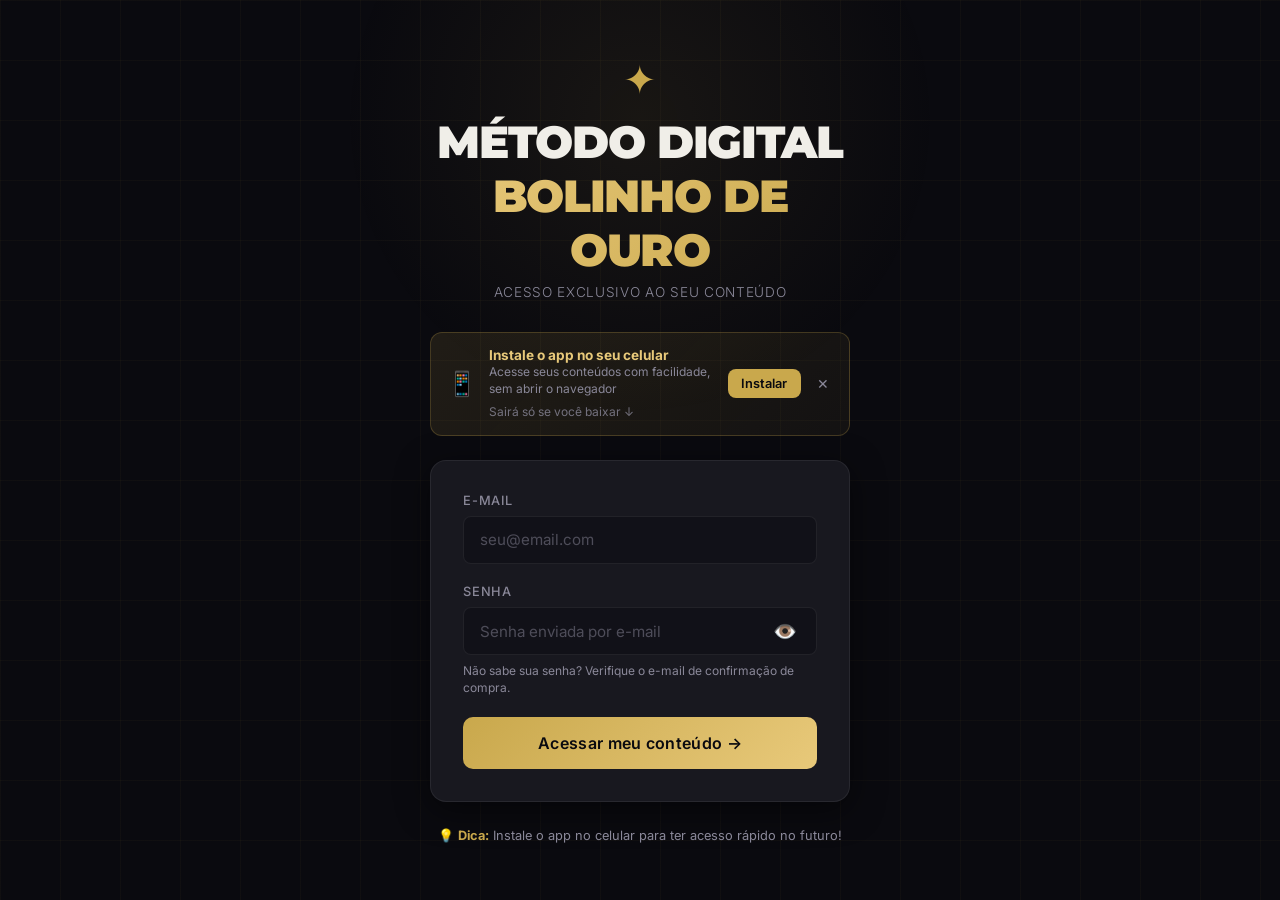
==== public/dashboard.html @ b9e77911 "Organizando estrutura raiz para Deploy (Pasta Public)" ====
<!DOCTYPE html>
<html lang="pt-BR">

<head>
  <meta charset="UTF-8" />
  <meta name="viewport" content="width=device-width, initial-scale=1.0, viewport-fit=cover, user-scalable=no" />
  <meta name="apple-mobile-web-app-capable" content="yes" />
  <meta name="apple-mobile-web-app-status-bar-style" content="black-translucent" />
  <meta name="theme-color" content="#0a0a0f" />
  <link rel="icon" type="image/x-icon"
    href="data:image/svg+xml,<svg xmlns='http://www.w3.org/2000/svg' viewBox='0 0 100 100'><text y='.9em' font-size='90' fill='%23c9a84c'>✦</text></svg>" />
  <title>Minha Biblioteca — Seu Conteúdo</title>
  <link rel="manifest" href="manifest.json" />
  <link rel="preconnect" href="https://fonts.googleapis.com" />
  <link
    href="https://fonts.googleapis.com/css2?family=Montserrat:wght@600;700;800;900&family=Inter:wght@300;400;500;600&display=swap"
    rel="stylesheet" />
  <link rel="stylesheet" href="style.css" />
</head>

<body class="dashboard-page">

  <!-- Header -->
  <header class="header">
    <div class="header-inner">
      <div class="brand-mini">
        <span class="brand-icon-sm">✦</span>
        <span>Minha Biblioteca</span>
      </div>
      <div class="header-actions">
        <button class="btn-pwa-mini" id="installBtnDash" style="display:none">📲 Instalar App</button>
        <button class="btn-logout" id="logoutBtn">Sair</button>
      </div>
    </div>
  </header>

  <!-- Hero Welcome -->
  <section class="hero-welcome">
    <h2 class="hero-title">Bem-vindo ao seu conteúdo 🎉</h2>
    <p class="hero-sub">Acesse seus materiais exclusivos abaixo. Clique em qualquer capa para abrir.</p>
  </section>

  <!-- Main Content -->
  <main class="library">

    <!-- Section: Conteúdo Principal -->
    <section class="section">
      <h3 class="section-title">
        <span class="section-badge unlocked">Desbloqueado</span>
        Seu Conteúdo Principal
      </h3>
      <div class="grid" id="mainGrid">

        <!-- Item 1 -->
        <div class="card unlocked" data-pdf="pdf/ebook-principal.pdf" data-title="E-book Principal">
          <div class="card-cover"
            style="background-image: url('imagens/capa1.png'); background-size: cover; background-position: center;">
            ```
            <div class="card-cover-icon"></div>
            <div class="card-cover-label">Receita Completa</div>
          </div>
          <div class="card-info">
            <h4>Bolinho de Ouro</h4>
            <p>Guia completo passo a passo</p>
            <span class="card-tag free">Incluso</span>
          </div>
        </div>

        <!-- Item 2 -->
        <div class="card unlocked" data-pdf="pdf/ebook-2.pdf" data-title="Livro de Receitas"
          data-checkout="https://go.perfectpay.com.br/PPU38CQ85M8" data-unlock-key="basico">
          <div class="card-cover"
            style="background-image: url('imagens/capa2.png'); background-size: cover; background-position: center;">
            <div class="card-cover-icon"></div>
            <div class="card-cover-label">Método Digital</div>
          </div>
          <div class="card-info">
            <h4>Venda Sem Sair de Casa</h4>
            <p>fature + de $5.000/mês</p>
            <span class="card-tag free">Incluso</span>
          </div>
        </div>

        <!-- Item 3 -->
        <div class="card unlocked" data-pdf="pdf/ebook-bonus.pdf" data-title="Checklist"
          data-checkout="https://go.perfectpay.com.br/PPU38CQ85M8" data-unlock-key="basico">
          <div class="card-cover"
            style="background-image: url('imagens/capa3.jpg'); background-size: cover; background-position: center;">
            <div class="card-cover-icon"></div>
            <div class="card-cover-label">Campeãs de Venda</div>
          </div>
          <div class="card-info">
            <h4>BÔNUS EXCLUSIVO</h4>
            <p>7 Receitas Campeãs Para Aumentar Seu Lucro</p>
            <span class="card-tag free">Incluso</span>
          </div>
        </div>

      </div>
    </section>

    <!-- Section: Ofertas Especiais -->
    <section class="section">
      <h3 class="section-title">
        <span class="section-badge locked">Oferta Especial</span>
        Conteúdo Premium — Desbloqueie Agora
      </h3>
      <div class="grid" id="upsellGrid">

        <!-- Upsell 1 -->
        <div class="card locked" data-pdf="pdf/ebook-molhos.pdf"
          data-checkout="https://go.perfectpay.com.br/PPU38CQ85TG" data-title="Pack Avançado" data-unlock-key="premium">
          <div class="card-cover locked-cover"
            style="background-image: url('imagens/capa4.png'); background-size: cover; background-position: center;">
            <div class="lock-overlay">
              <div class="lock-icon">🔒</div>
              <div class="lock-label">Clique para desbloquear</div>
            </div>
            <div class="card-cover-icon muted">⚡</div>
            <div class="card-cover-label muted">Premium</div>
          </div>
          <div class="card-info">
            <h4>Molhos Premium Gourmet</h4>
            <p>Conteúdo extra de alto nível</p>
            <span class="card-tag premium">Comprar agora</span>
          </div>
        </div>

        <!-- Upsell 2 -->
        <div class="card locked" data-pdf="pdf/5ebook-manualescala.pdf"
          data-checkout="https://go.perfectpay.com.br/PPU38CQ8AS0" data-title="Manual da Escala"
          data-unlock-key="escala">
          <div class="card-cover locked-cover"
            style="background-image: url('imagens/capa5.png'); background-size: cover; background-position: center;">
            <div class="lock-overlay">
              <div class="lock-icon">🔒</div>
              <div class="lock-label">Clique para desbloquear</div>
            </div>
            <div class="card-cover-icon muted">🎓</div>
            <div class="card-cover-label muted">Manual</div>
          </div>
          <div class="card-info">
            <h4>Manual da Escala</h4>
            <p>Aprenda a escalar seu negócio</p>
            <span class="card-tag premium">Comprar agora</span>
          </div>
        </div>

        <!-- Upsell 3 -->
        <div class="card locked" style="pointer-events: none; opacity: 0.7;" data-title="Em Breve">
          <div class="card-cover locked-cover" style="background: linear-gradient(135deg, #1a1a1a 0%, #2d2d2d 100%)">
            <div class="lock-overlay">
              <div class="lock-icon">⏳</div>
              <div class="lock-label">Em Breve</div>
            </div>
            <div class="card-cover-icon muted">👑</div>
            <div class="card-cover-label muted">VIP</div>
          </div>
          <div class="card-info">
            <h4>Bônus VIP</h4>
            <p>Novidades chegando aqui</p>
            <span class="card-tag"
              style="background: rgba(255,255,255,0.1); color: #ccc; border: 1px solid rgba(255,255,255,0.2);">Aguarde</span>
          </div>
        </div>

      </div>
    </section>

  </main>

  <!-- PDF Modal -->
  <div class="modal-overlay" id="pdfModal">
    <div class="modal">
      <div class="modal-header">
        <h3 id="modalTitle">Título do PDF</h3>
        <button class="modal-close" id="modalClose">✕</button>
      </div>
      <div class="modal-body">
        <embed id="pdfEmbed" src="" type="application/pdf" width="100%" height="100%" />
      </div>
      <div class="modal-footer">
        <a id="pdfOpenNew" href="#" target="_blank" class="btn-open-new">Abrir em nova aba ↗</a>
      </div>
    </div>
  </div>

  <script src="app.js"></script>
</body>

</html>
---- public/style.css ----
/* ===================================
   MINHA BIBLIOTECA DIGITAL — STYLES
   Dark Luxury / Editorial Aesthetic
=================================== */

:root {
  --bg: #0a0a0f;
  --bg2: #111118;
  --bg3: #18181f;
  --border: rgba(255,255,255,0.07);
  --gold: #c9a84c;
  --gold-light: #e8c97a;
  --text: #f0eee8;
  --text-muted: #8a8899;
  --red: #e05c5c;
  --green: #4caf87;
  --radius: 12px;
  --shadow: 0 8px 32px rgba(0,0,0,0.5);
  --font-display: 'Montserrat', sans-serif;
  --font-body: 'Inter', sans-serif;
}

*, *::before, *::after { box-sizing: border-box; margin: 0; padding: 0; }

html { 
  scroll-behavior: smooth; 
  -webkit-user-select: none;
  user-select: none;
}

body {
  font-family: var(--font-body);
  background: var(--bg);
  color: var(--text);
  min-height: 100vh;
  -webkit-font-smoothing: antialiased;
}

/* ========== LOGIN PAGE ========== */

.login-page {
  display: flex;
  align-items: center;
  justify-content: center;
  min-height: 100vh;
  padding: 2rem 1rem;
  position: relative;
  overflow: hidden;
}

.login-bg {
  position: fixed;
  inset: 0;
  z-index: 0;
  pointer-events: none;
}

.login-bg-grid {
  position: absolute;
  inset: 0;
  background-image:
    linear-gradient(rgba(201,168,76,0.04) 1px, transparent 1px),
    linear-gradient(90deg, rgba(201,168,76,0.04) 1px, transparent 1px);
  background-size: 60px 60px;
}

.login-bg-glow {
  position: absolute;
  top: -20%;
  left: 50%;
  transform: translateX(-50%);
  width: 600px;
  height: 600px;
  background: radial-gradient(ellipse at center, rgba(201,168,76,0.08) 0%, transparent 70%);
}

.login-container {
  position: relative;
  z-index: 1;
  width: 100%;
  max-width: 420px;
  display: flex;
  flex-direction: column;
  gap: 1.5rem;
  animation: fadeUp 0.6s ease both;
}

@keyframes fadeUp {
  from { opacity: 0; transform: translateY(24px); }
  to { opacity: 1; transform: translateY(0); }
}

/* Brand */
.brand { text-align: center; padding-bottom: 0.5rem; }

.brand-icon {
  font-size: 2.5rem;
  color: var(--gold);
  display: block;
  margin-bottom: 0.75rem;
  animation: spin 8s linear infinite;
}

@keyframes spin {
  from { transform: rotate(0deg); }
  to { transform: rotate(360deg); }
}

.brand-name {
  font-family: var(--font-display);
  font-size: 2.8rem;
  font-weight: 900;
  letter-spacing: -0.03em;
  line-height: 1.2;
}

.brand-primary {
  color: var(--text);
  display: block;
}

.brand-accent {
  background: linear-gradient(135deg, var(--gold-light), var(--gold));
  -webkit-background-clip: text;
  -webkit-text-fill-color: transparent;
  background-clip: text;
  display: block;
}

.brand-sub {
  color: var(--text-muted);
  font-size: 0.85rem;
  margin-top: 0.4rem;
  letter-spacing: 0.05em;
  text-transform: uppercase;
  font-weight: 300;
}

/* PWA Banner */
.pwa-banner {
  display: flex;
  align-items: center;
  gap: 0.75rem;
  background: linear-gradient(135deg, rgba(201,168,76,0.12), rgba(201,168,76,0.05));
  border: 1px solid rgba(201,168,76,0.25);
  border-radius: var(--radius);
  padding: 0.875rem 1rem;
  animation: slideIn 0.4s ease 0.3s both;
}

@keyframes slideIn {
  from { opacity: 0; transform: translateX(-16px); }
  to { opacity: 1; transform: translateX(0); }
}

.pwa-banner.hidden { display: none; }

.pwa-icon { font-size: 1.5rem; flex-shrink: 0; }

.pwa-text { flex: 1; }
.pwa-text strong { display: block; font-size: 0.85rem; color: var(--gold-light); }
.pwa-text small { display: block; font-size: 0.75rem; color: var(--text-muted); margin-top: 0.1rem; line-height: 1.4; }

.pwa-btn {
  background: var(--gold);
  color: #0a0a0f;
  border: none;
  border-radius: 8px;
  padding: 0.45rem 0.85rem;
  font-size: 0.8rem;
  font-weight: 600;
  font-family: var(--font-body);
  cursor: pointer;
  white-space: nowrap;
  transition: background 0.2s;
}
.pwa-btn:hover { background: var(--gold-light); }

.pwa-close {
  background: none;
  border: none;
  color: var(--text-muted);
  cursor: pointer;
  font-size: 0.85rem;
  padding: 0.25rem;
  transition: color 0.2s;
  flex-shrink: 0;
}
.pwa-close:hover { color: var(--text); }

/* Login Form */
.login-form {
  background: var(--bg3);
  border: 1px solid var(--border);
  border-radius: 16px;
  padding: 2rem;
  display: flex;
  flex-direction: column;
  gap: 1.25rem;
  box-shadow: var(--shadow);
}

.field {
  display: flex;
  flex-direction: column;
  gap: 0.5rem;
}

.field label {
  font-size: 0.8rem;
  font-weight: 500;
  letter-spacing: 0.06em;
  text-transform: uppercase;
  color: var(--text-muted);
}

.field input {
  background: var(--bg2);
  border: 1px solid var(--border);
  border-radius: 8px;
  padding: 0.85rem 1rem;
  color: var(--text);
  font-family: var(--font-body);
  font-size: 0.95rem;
  outline: none;
  transition: border-color 0.2s, box-shadow 0.2s;
  -webkit-user-select: text;
  user-select: text;
}

.field input:focus {
  border-color: rgba(201,168,76,0.4);
  box-shadow: 0 0 0 3px rgba(201,168,76,0.08);
}

.field input::placeholder { color: var(--text-muted); opacity: 0.5; }

.password-wrapper {
  position: relative;
  display: flex;
  align-items: center;
}

.password-wrapper input {
  width: 100%;
  padding-right: 2.8rem;
}

.password-toggle {
  position: absolute;
  right: 0.75rem;
  background: none;
  border: none;
  color: var(--text-muted);
  font-size: 1.2rem;
  cursor: pointer;
  padding: 0.5rem;
  display: flex;
  align-items: center;
  justify-content: center;
  transition: color 0.2s;
}

.password-toggle:hover {
  color: var(--text);
}

.password-toggle:active {
  transform: scale(0.95);
}

.field-hint {
  font-size: 0.75rem;
  color: var(--text-muted);
  line-height: 1.4;
}

.error-msg {
  background: rgba(224,92,92,0.1);
  border: 1px solid rgba(224,92,92,0.25);
  color: var(--red);
  border-radius: 8px;
  padding: 0.75rem 1rem;
  font-size: 0.85rem;
  display: none;
}
.error-msg.show { display: block; }

.btn-login {
  background: linear-gradient(135deg, var(--gold) 0%, var(--gold-light) 100%);
  color: #0a0a0f;
  border: none;
  border-radius: 10px;
  padding: 1rem;
  font-family: var(--font-body);
  font-size: 1rem;
  font-weight: 600;
  cursor: pointer;
  transition: opacity 0.2s, transform 0.15s;
  letter-spacing: 0.02em;
}
.btn-login:hover { opacity: 0.9; transform: translateY(-1px); }
.btn-login:active { transform: translateY(0); }

.login-note {
  text-align: center;
  font-size: 0.8rem;
  color: var(--text-muted);
  line-height: 1.5;
  padding: 0 0.5rem;
}
.login-note strong { color: var(--gold); }

/* ========== DASHBOARD PAGE ========== */

.dashboard-page { min-height: 100vh; }

/* Header */
.header {
  position: sticky;
  top: 0;
  z-index: 100;
  background: rgba(10,10,15,0.85);
  backdrop-filter: blur(20px);
  border-bottom: 1px solid var(--border);
}

.header-inner {
  max-width: 1280px;
  margin: 0 auto;
  padding: 1rem 2rem;
  display: flex;
  align-items: center;
  justify-content: space-between;
}

.brand-mini {
  display: flex;
  align-items: center;
  gap: 0.5rem;
  font-family: var(--font-display);
  font-size: 1.1rem;
  font-weight: 700;
  color: var(--gold);
}

.brand-icon-sm { font-size: 1rem; }

.header-actions { display: flex; align-items: center; gap: 0.75rem; }

.btn-pwa-mini {
  background: rgba(201,168,76,0.15);
  border: 1px solid rgba(201,168,76,0.3);
  color: var(--gold);
  border-radius: 8px;
  padding: 0.45rem 0.85rem;
  font-size: 0.8rem;
  font-family: var(--font-body);
  cursor: pointer;
  transition: background 0.2s;
}
.btn-pwa-mini:hover { background: rgba(201,168,76,0.25); }

.btn-logout {
  background: transparent;
  border: 1px solid var(--border);
  color: var(--text-muted);
  border-radius: 8px;
  padding: 0.45rem 0.85rem;
  font-size: 0.8rem;
  font-family: var(--font-body);
  cursor: pointer;
  transition: color 0.2s, border-color 0.2s;
}
.btn-logout:hover { color: var(--text); border-color: rgba(255,255,255,0.2); }

/* Hero */
.hero-welcome {
  max-width: 1280px;
  margin: 0 auto;
  padding: 3rem 2rem 1.5rem;
  animation: fadeUp 0.5s ease both;
}

.hero-title {
  font-family: var(--font-display);
  font-size: clamp(2.2rem, 5vw, 3.2rem);
  font-weight: 900;
  letter-spacing: -0.03em;
  color: var(--text);
  margin-bottom: 0.5rem;
  line-height: 1.1;
}

.hero-sub {
  color: var(--text-muted);
  font-size: 1rem;
  font-weight: 300;
}

/* Library */
.library {
  max-width: 1280px;
  margin: 0 auto;
  padding: 1rem 2rem 4rem;
  display: flex;
  flex-direction: column;
  gap: 3rem;
}

.section { display: flex; flex-direction: column; gap: 1.25rem; }

.section-title {
  display: flex;
  align-items: center;
  gap: 0.75rem;
  font-family: var(--font-display);
  font-size: 1.5rem;
  font-weight: 800;
  color: var(--text);
  letter-spacing: -0.01em;
}

.section-badge {
  font-family: var(--font-body);
  font-size: 0.7rem;
  font-weight: 600;
  text-transform: uppercase;
  letter-spacing: 0.08em;
  padding: 0.3rem 0.7rem;
  border-radius: 20px;
}

.section-badge.unlocked {
  background: rgba(76,175,135,0.15);
  border: 1px solid rgba(76,175,135,0.3);
  color: var(--green);
}

.section-badge.locked {
  background: rgba(201,168,76,0.12);
  border: 1px solid rgba(201,168,76,0.25);
  color: var(--gold);
}

/* Grid */
.grid {
  display: grid;
  grid-template-columns: repeat(auto-fill, minmax(200px, 1fr));
  gap: 1.25rem;
}

/* Cards */
.card {
  border-radius: var(--radius);
  overflow: hidden;
  background: var(--bg3);
  border: 1px solid var(--border);
  cursor: pointer;
  transition: transform 0.25s ease, box-shadow 0.25s ease;
  animation: fadeUp 0.5s ease both;
}

.card:nth-child(1) { animation-delay: 0.05s; }
.card:nth-child(2) { animation-delay: 0.1s; }
.card:nth-child(3) { animation-delay: 0.15s; }

.card.unlocked:hover {
  transform: translateY(-6px) scale(1.01);
  box-shadow: 0 20px 40px rgba(0,0,0,0.5), 0 0 0 1px rgba(76,175,135,0.2);
}

.card.locked:hover {
  transform: translateY(-4px);
  box-shadow: 0 16px 32px rgba(0,0,0,0.5), 0 0 0 1px rgba(201,168,76,0.25);
}

/* Card Cover */
.card-cover {
  aspect-ratio: 2/3;
  display: flex;
  flex-direction: column;
  align-items: center;
  justify-content: center;
  position: relative;
  overflow: hidden;
}

.card-cover::after {
  content: '';
  position: absolute;
  inset: 0;
  background: linear-gradient(to bottom, transparent 50%, rgba(0,0,0,0.5) 100%);
}

.card-cover-icon {
  font-size: 3rem;
  z-index: 1;
  filter: drop-shadow(0 4px 12px rgba(0,0,0,0.4));
  transition: transform 0.3s ease;
}

.card:hover .card-cover-icon { transform: scale(1.1); }

.card-cover-icon.muted { filter: grayscale(1) opacity(0.3); }

.card-cover-label {
  position: absolute;
  bottom: 0.75rem;
  left: 0.75rem;
  z-index: 2;
  font-size: 0.7rem;
  font-weight: 600;
  text-transform: uppercase;
  letter-spacing: 0.08em;
  color: rgba(255,255,255,0.7);
  background: rgba(0,0,0,0.4);
  backdrop-filter: blur(8px);
  padding: 0.2rem 0.5rem;
  border-radius: 4px;
}

.card-cover-label.muted { opacity: 0.4; }

/* Locked overlay */
.locked-cover { filter: brightness(0.4); }

.lock-overlay {
  position: absolute;
  inset: 0;
  display: flex;
  flex-direction: column;
  align-items: center;
  justify-content: center;
  z-index: 3;
  gap: 0.5rem;
}

.lock-icon {
  font-size: 2.5rem;
  filter: none;
  animation: pulse 2s ease infinite;
}

@keyframes pulse {
  0%, 100% { opacity: 0.8; transform: scale(1); }
  50% { opacity: 1; transform: scale(1.05); }
}

.lock-label {
  font-size: 0.75rem;
  font-weight: 600;
  color: var(--gold-light);
  text-transform: uppercase;
  letter-spacing: 0.06em;
  background: rgba(0,0,0,0.6);
  padding: 0.3rem 0.75rem;
  border-radius: 20px;
  border: 1px solid rgba(201,168,76,0.3);
}

/* Card Info */
.card-info {
  padding: 1rem;
  display: flex;
  flex-direction: column;
  gap: 0.3rem;
}

.card-info h4 {
  font-family: var(--font-display);
  font-size: 0.95rem;
  font-weight: 700;
  color: var(--text);
  line-height: 1.3;
  letter-spacing: -0.01em;
}

.card-info p {
  font-size: 0.78rem;
  color: var(--text-muted);
  line-height: 1.4;
}

.card-tag {
  display: inline-block;
  font-size: 0.7rem;
  font-weight: 600;
  text-transform: uppercase;
  letter-spacing: 0.06em;
  padding: 0.2rem 0.55rem;
  border-radius: 4px;
  margin-top: 0.25rem;
}

.card-tag.free {
  background: rgba(76,175,135,0.12);
  color: var(--green);
}

.card-tag.premium {
  background: rgba(201,168,76,0.12);
  color: var(--gold);
}

/* ========== PDF MODAL ========== */

.modal-overlay {
  position: fixed;
  inset: 0;
  background: rgba(0,0,0,0.85);
  backdrop-filter: blur(8px);
  z-index: 1000;
  display: flex;
  align-items: center;
  justify-content: center;
  padding: 1rem;
  opacity: 0;
  pointer-events: none;
  transition: opacity 0.25s;
}

.modal-overlay.open {
  opacity: 1;
  pointer-events: all;
}

.modal {
  background: var(--bg3);
  border: 1px solid var(--border);
  border-radius: 16px;
  width: 100%;
  max-width: 900px;
  height: 90vh;
  display: flex;
  flex-direction: column;
  overflow: hidden;
  transform: scale(0.95);
  transition: transform 0.25s;
  box-shadow: 0 40px 80px rgba(0,0,0,0.6);
}

.modal-overlay.open .modal { transform: scale(1); }

.modal-header {
  display: flex;
  align-items: center;
  justify-content: space-between;
  padding: 1.25rem 1.5rem;
  border-bottom: 1px solid var(--border);
  flex-shrink: 0;
}

.modal-header h3 {
  font-family: var(--font-display);
  font-size: 1.1rem;
  font-weight: 700;
  color: var(--text);
}

.modal-close {
  background: rgba(255,255,255,0.07);
  border: 1px solid var(--border);
  color: var(--text-muted);
  border-radius: 8px;
  width: 36px;
  height: 36px;
  cursor: pointer;
  font-size: 0.85rem;
  transition: background 0.2s, color 0.2s;
  display: flex;
  align-items: center;
  justify-content: center;
}
.modal-close:hover { background: rgba(255,255,255,0.12); color: var(--text); }

.modal-body { flex: 1; overflow: hidden; }

.modal-body iframe {
  width: 100%;
  height: 100%;
  display: block;
  background: var(--bg2);
}

.modal-footer {
  padding: 1rem 1.5rem;
  border-top: 1px solid var(--border);
  display: flex;
  justify-content: flex-end;
  flex-shrink: 0;
}

.btn-open-new {
  background: rgba(201,168,76,0.12);
  border: 1px solid rgba(201,168,76,0.25);
  color: var(--gold);
  text-decoration: none;
  padding: 0.55rem 1.1rem;
  border-radius: 8px;
  font-size: 0.85rem;
  font-weight: 500;
  transition: background 0.2s;
}
.btn-open-new:hover { background: rgba(201,168,76,0.22); }

/* ========== RESPONSIVE ========== */

@media (max-width: 768px) {
  .header-inner { padding: 1rem; }
  .hero-welcome { padding: 2rem 1rem 1rem; }
  .library { padding: 0.5rem 1rem 3rem; }
  .grid { grid-template-columns: repeat(2, 1fr); gap: 0.875rem; }
  .login-form { padding: 1.5rem; }

  .btn-login {
    min-height: 48px;
    font-size: 1rem;
  }

  .field input {
    min-height: 44px;
  }
}

@media (max-width: 480px) {
  /* Header */
  .header-inner { 
    padding: 0.75rem;
    gap: 0.5rem;
  }

  .brand-mini {
    font-size: 0.85rem;
    gap: 0.4rem;
  }

  .btn-logout,
  .btn-pwa-mini {
    padding: 0.5rem 0.9rem;
    font-size: 0.7rem;
    min-height: 40px;
  }

  /* Hero */
  .hero-welcome { 
    padding: 1.25rem 0.9rem 0.875rem; 
  }

  .hero-title {
    font-size: clamp(1.6rem, 6vw, 2rem);
    line-height: 1.15;
  }

  .hero-sub {
    font-size: 0.85rem;
  }

  /* Library */
  .library { 
    padding: 0.5rem 0.9rem 2.5rem; 
    gap: 1.5rem;
  }

  .section {
    gap: 1rem;
  }

  .section-title {
    font-size: 1.1rem;
  }

  /* Grid */
  .grid { 
    grid-template-columns: 1fr;
    gap: 1rem;
  }

  /* Cards */
  .card {
    display: flex;
    flex-direction: column;
  }

  .card-cover {
    aspect-ratio: 16/10;
    min-height: 140px;
  }

  .card-cover-icon {
    font-size: 2rem;
  }

  .card-info {
    padding: 0.9rem;
    flex: 1;
  }

  .card-info h4 {
    font-size: 0.95rem;
    margin-bottom: 0.25rem;
  }

  .card-info p {
    font-size: 0.78rem;
    margin-bottom: 0.3rem;
  }

  .card-tag {
    font-size: 0.68rem;
    padding: 0.25rem 0.6rem;
    margin-top: 0.25rem;
  }

  .lock-icon {
    font-size: 2rem;
  }

  .lock-label {
    font-size: 0.7rem;
  }

  /* Login Form */
  .login-container {
    max-width: 100%;
    gap: 1.25rem;
  }

  .login-form { 
    padding: 1.25rem 1.1rem;
    gap: 1rem;
  }

  .field input {
    padding: 0.95rem 1rem;
    font-size: 16px !important;
    min-height: 48px;
  }

  .btn-login {
    padding: 1.2rem;
    font-size: 0.95rem;
    min-height: 54px;
    -webkit-appearance: none;
    appearance: none;
  }

  .brand-name {
    font-size: 2rem;
  }

  .brand-icon {
    font-size: 2rem;
  }

  .pwa-banner {
    gap: 0.6rem;
    padding: 0.8rem;
  }

  .pwa-icon { font-size: 1.25rem; }
  .pwa-btn { padding: 0.5rem 0.9rem; font-size: 0.7rem; min-height: 40px; }

  /* Modal */
  .modal-overlay {
    padding: 0.75rem;
  }

  .modal {
    max-width: 100%;
    height: 80vh;
  }

  .modal-header {
    padding: 0.9rem 1.1rem;
  }

  .modal-header h3 {
    font-size: 0.95rem;
  }

  .modal-close {
    width: 36px;
    height: 36px;
  }

  .btn-open-new {
    padding: 0.6rem 1rem;
    font-size: 0.75rem;
  }

  /* Touch targets */
  button {
    min-height: 44px;
    -webkit-tap-highlight-color: transparent;
    tap-highlight-color: transparent;
  }

  a {
    -webkit-tap-highlight-color: transparent;
    tap-highlight-color: transparent;
  }

  input {
    -webkit-appearance: none;
    appearance: none;
  }

  input::-webkit-outer-spin-button,
  input::-webkit-inner-spin-button {
    -webkit-appearance: none;
    appearance: none;
    margin: 0;
  }
}
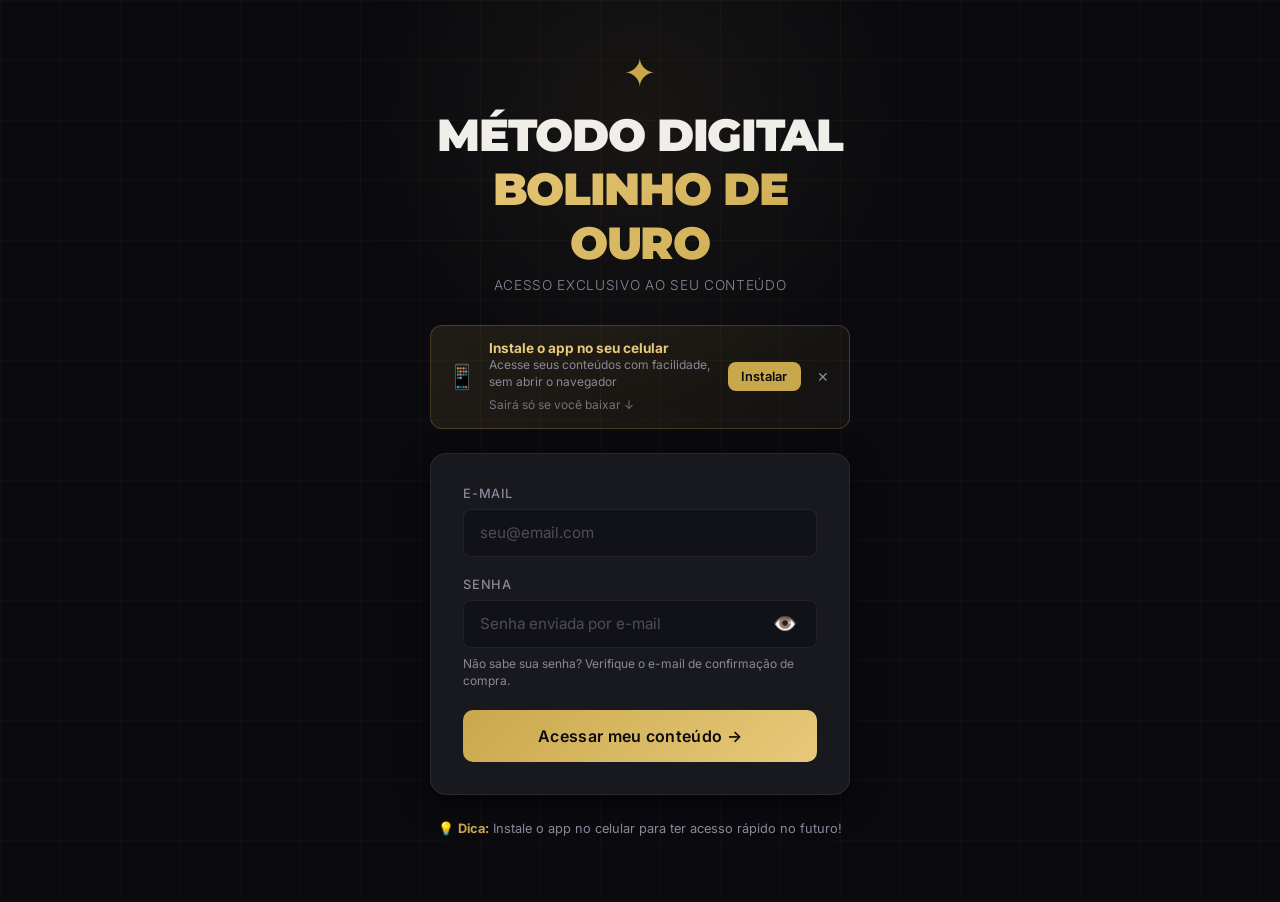
==== commit 4feea7cc: "Corrigido nome dos PDFs e ajustes no app" ====
--- a/public/dashboard.html
+++ b/public/dashboard.html
@@ -52,7 +52,7 @@
       <div class="grid" id="mainGrid">
 
         <!-- Item 1 -->
-        <div class="card unlocked" data-pdf="pdf/ebook-principal.pdf" data-title="E-book Principal">
+        <div class="card unlocked" data-pdf="pdf/1ebook-principal.pdf" data-title="E-book Principal">
           <div class="card-cover"
             style="background-image: url('imagens/capa1.png'); background-size: cover; background-position: center;">
             ```
@@ -67,7 +67,7 @@
         </div>
 
         <!-- Item 2 -->
-        <div class="card unlocked" data-pdf="pdf/ebook-2.pdf" data-title="Livro de Receitas"
+        <div class="card unlocked" data-pdf="pdf/2ebook-vender.pdf" data-title="Livro de Receitas"
           data-checkout="https://go.perfectpay.com.br/PPU38CQ85M8" data-unlock-key="basico">
           <div class="card-cover"
             style="background-image: url('imagens/capa2.png'); background-size: cover; background-position: center;">
@@ -82,7 +82,7 @@
         </div>
 
         <!-- Item 3 -->
-        <div class="card unlocked" data-pdf="pdf/ebook-bonus.pdf" data-title="Checklist"
+        <div class="card unlocked" data-pdf="pdf/3ebook-bonus.pdf" data-title="Checklist"
           data-checkout="https://go.perfectpay.com.br/PPU38CQ85M8" data-unlock-key="basico">
           <div class="card-cover"
             style="background-image: url('imagens/capa3.jpg'); background-size: cover; background-position: center;">
@@ -108,7 +108,7 @@
       <div class="grid" id="upsellGrid">
 
         <!-- Upsell 1 -->
-        <div class="card locked" data-pdf="pdf/ebook-molhos.pdf"
+        <div class="card locked" data-pdf="pdf/4ebook-molhos.pdf"
           data-checkout="https://go.perfectpay.com.br/PPU38CQ85TG" data-title="Pack Avançado" data-unlock-key="premium">
           <div class="card-cover locked-cover"
             style="background-image: url('imagens/capa4.png'); background-size: cover; background-position: center;">
--- a/public/style.css
+++ b/public/style.css
@@ -7,7 +7,7 @@
   --bg: #0a0a0f;
   --bg2: #111118;
   --bg3: #18181f;
-  --border: rgba(255,255,255,0.07);
+  --border: rgba(255, 255, 255, 0.07);
   --gold: #c9a84c;
   --gold-light: #e8c97a;
   --text: #f0eee8;
@@ -15,15 +15,21 @@
   --red: #e05c5c;
   --green: #4caf87;
   --radius: 12px;
-  --shadow: 0 8px 32px rgba(0,0,0,0.5);
+  --shadow: 0 8px 32px rgba(0, 0, 0, 0.5);
   --font-display: 'Montserrat', sans-serif;
   --font-body: 'Inter', sans-serif;
 }
 
-*, *::before, *::after { box-sizing: border-box; margin: 0; padding: 0; }
-
-html { 
-  scroll-behavior: smooth; 
+*,
+*::before,
+*::after {
+  box-sizing: border-box;
+  margin: 0;
+  padding: 0;
+}
+
+html {
+  scroll-behavior: smooth;
   -webkit-user-select: none;
   user-select: none;
 }
@@ -43,9 +49,10 @@
   align-items: center;
   justify-content: center;
   min-height: 100vh;
-  padding: 2rem 1rem;
+  padding: 3rem 1rem 4rem;
   position: relative;
-  overflow: hidden;
+  overflow-y: auto;
+  overflow-x: hidden;
 }
 
 .login-bg {
@@ -59,8 +66,8 @@
   position: absolute;
   inset: 0;
   background-image:
-    linear-gradient(rgba(201,168,76,0.04) 1px, transparent 1px),
-    linear-gradient(90deg, rgba(201,168,76,0.04) 1px, transparent 1px);
+    linear-gradient(rgba(201, 168, 76, 0.04) 1px, transparent 1px),
+    linear-gradient(90deg, rgba(201, 168, 76, 0.04) 1px, transparent 1px);
   background-size: 60px 60px;
 }
 
@@ -71,7 +78,7 @@
   transform: translateX(-50%);
   width: 600px;
   height: 600px;
-  background: radial-gradient(ellipse at center, rgba(201,168,76,0.08) 0%, transparent 70%);
+  background: radial-gradient(ellipse at center, rgba(201, 168, 76, 0.08) 0%, transparent 70%);
 }
 
 .login-container {
@@ -82,16 +89,27 @@
   display: flex;
   flex-direction: column;
   gap: 1.5rem;
+  margin: auto 0;
   animation: fadeUp 0.6s ease both;
 }
 
 @keyframes fadeUp {
-  from { opacity: 0; transform: translateY(24px); }
-  to { opacity: 1; transform: translateY(0); }
+  from {
+    opacity: 0;
+    transform: translateY(24px);
+  }
+
+  to {
+    opacity: 1;
+    transform: translateY(0);
+  }
 }
 
 /* Brand */
-.brand { text-align: center; padding-bottom: 0.5rem; }
+.brand {
+  text-align: center;
+  padding-bottom: 0.5rem;
+}
 
 .brand-icon {
   font-size: 2.5rem;
@@ -102,8 +120,13 @@
 }
 
 @keyframes spin {
-  from { transform: rotate(0deg); }
-  to { transform: rotate(360deg); }
+  from {
+    transform: rotate(0deg);
+  }
+
+  to {
+    transform: rotate(360deg);
+  }
 }
 
 .brand-name {
@@ -141,25 +164,51 @@
   display: flex;
   align-items: center;
   gap: 0.75rem;
-  background: linear-gradient(135deg, rgba(201,168,76,0.12), rgba(201,168,76,0.05));
-  border: 1px solid rgba(201,168,76,0.25);
+  background: linear-gradient(135deg, rgba(201, 168, 76, 0.12), rgba(201, 168, 76, 0.05));
+  border: 1px solid rgba(201, 168, 76, 0.25);
   border-radius: var(--radius);
   padding: 0.875rem 1rem;
   animation: slideIn 0.4s ease 0.3s both;
 }
 
 @keyframes slideIn {
-  from { opacity: 0; transform: translateX(-16px); }
-  to { opacity: 1; transform: translateX(0); }
-}
-
-.pwa-banner.hidden { display: none; }
-
-.pwa-icon { font-size: 1.5rem; flex-shrink: 0; }
-
-.pwa-text { flex: 1; }
-.pwa-text strong { display: block; font-size: 0.85rem; color: var(--gold-light); }
-.pwa-text small { display: block; font-size: 0.75rem; color: var(--text-muted); margin-top: 0.1rem; line-height: 1.4; }
+  from {
+    opacity: 0;
+    transform: translateX(-16px);
+  }
+
+  to {
+    opacity: 1;
+    transform: translateX(0);
+  }
+}
+
+.pwa-banner.hidden {
+  display: none;
+}
+
+.pwa-icon {
+  font-size: 1.5rem;
+  flex-shrink: 0;
+}
+
+.pwa-text {
+  flex: 1;
+}
+
+.pwa-text strong {
+  display: block;
+  font-size: 0.85rem;
+  color: var(--gold-light);
+}
+
+.pwa-text small {
+  display: block;
+  font-size: 0.75rem;
+  color: var(--text-muted);
+  margin-top: 0.1rem;
+  line-height: 1.4;
+}
 
 .pwa-btn {
   background: var(--gold);
@@ -174,7 +223,10 @@
   white-space: nowrap;
   transition: background 0.2s;
 }
-.pwa-btn:hover { background: var(--gold-light); }
+
+.pwa-btn:hover {
+  background: var(--gold-light);
+}
 
 .pwa-close {
   background: none;
@@ -186,7 +238,10 @@
   transition: color 0.2s;
   flex-shrink: 0;
 }
-.pwa-close:hover { color: var(--text); }
+
+.pwa-close:hover {
+  color: var(--text);
+}
 
 /* Login Form */
 .login-form {
@@ -229,11 +284,14 @@
 }
 
 .field input:focus {
-  border-color: rgba(201,168,76,0.4);
-  box-shadow: 0 0 0 3px rgba(201,168,76,0.08);
-}
-
-.field input::placeholder { color: var(--text-muted); opacity: 0.5; }
+  border-color: rgba(201, 168, 76, 0.4);
+  box-shadow: 0 0 0 3px rgba(201, 168, 76, 0.08);
+}
+
+.field input::placeholder {
+  color: var(--text-muted);
+  opacity: 0.5;
+}
 
 .password-wrapper {
   position: relative;
@@ -276,15 +334,18 @@
 }
 
 .error-msg {
-  background: rgba(224,92,92,0.1);
-  border: 1px solid rgba(224,92,92,0.25);
+  background: rgba(224, 92, 92, 0.1);
+  border: 1px solid rgba(224, 92, 92, 0.25);
   color: var(--red);
   border-radius: 8px;
   padding: 0.75rem 1rem;
   font-size: 0.85rem;
   display: none;
 }
-.error-msg.show { display: block; }
+
+.error-msg.show {
+  display: block;
+}
 
 .btn-login {
   background: linear-gradient(135deg, var(--gold) 0%, var(--gold-light) 100%);
@@ -299,8 +360,15 @@
   transition: opacity 0.2s, transform 0.15s;
   letter-spacing: 0.02em;
 }
-.btn-login:hover { opacity: 0.9; transform: translateY(-1px); }
-.btn-login:active { transform: translateY(0); }
+
+.btn-login:hover {
+  opacity: 0.9;
+  transform: translateY(-1px);
+}
+
+.btn-login:active {
+  transform: translateY(0);
+}
 
 .login-note {
   text-align: center;
@@ -309,18 +377,23 @@
   line-height: 1.5;
   padding: 0 0.5rem;
 }
-.login-note strong { color: var(--gold); }
+
+.login-note strong {
+  color: var(--gold);
+}
 
 /* ========== DASHBOARD PAGE ========== */
 
-.dashboard-page { min-height: 100vh; }
+.dashboard-page {
+  min-height: 100vh;
+}
 
 /* Header */
 .header {
   position: sticky;
   top: 0;
   z-index: 100;
-  background: rgba(10,10,15,0.85);
+  background: rgba(10, 10, 15, 0.85);
   backdrop-filter: blur(20px);
   border-bottom: 1px solid var(--border);
 }
@@ -344,13 +417,19 @@
   color: var(--gold);
 }
 
-.brand-icon-sm { font-size: 1rem; }
-
-.header-actions { display: flex; align-items: center; gap: 0.75rem; }
+.brand-icon-sm {
+  font-size: 1rem;
+}
+
+.header-actions {
+  display: flex;
+  align-items: center;
+  gap: 0.75rem;
+}
 
 .btn-pwa-mini {
-  background: rgba(201,168,76,0.15);
-  border: 1px solid rgba(201,168,76,0.3);
+  background: rgba(201, 168, 76, 0.15);
+  border: 1px solid rgba(201, 168, 76, 0.3);
   color: var(--gold);
   border-radius: 8px;
   padding: 0.45rem 0.85rem;
@@ -359,7 +438,10 @@
   cursor: pointer;
   transition: background 0.2s;
 }
-.btn-pwa-mini:hover { background: rgba(201,168,76,0.25); }
+
+.btn-pwa-mini:hover {
+  background: rgba(201, 168, 76, 0.25);
+}
 
 .btn-logout {
   background: transparent;
@@ -372,7 +454,11 @@
   cursor: pointer;
   transition: color 0.2s, border-color 0.2s;
 }
-.btn-logout:hover { color: var(--text); border-color: rgba(255,255,255,0.2); }
+
+.btn-logout:hover {
+  color: var(--text);
+  border-color: rgba(255, 255, 255, 0.2);
+}
 
 /* Hero */
 .hero-welcome {
@@ -408,7 +494,11 @@
   gap: 3rem;
 }
 
-.section { display: flex; flex-direction: column; gap: 1.25rem; }
+.section {
+  display: flex;
+  flex-direction: column;
+  gap: 1.25rem;
+}
 
 .section-title {
   display: flex;
@@ -432,14 +522,14 @@
 }
 
 .section-badge.unlocked {
-  background: rgba(76,175,135,0.15);
-  border: 1px solid rgba(76,175,135,0.3);
+  background: rgba(76, 175, 135, 0.15);
+  border: 1px solid rgba(76, 175, 135, 0.3);
   color: var(--green);
 }
 
 .section-badge.locked {
-  background: rgba(201,168,76,0.12);
-  border: 1px solid rgba(201,168,76,0.25);
+  background: rgba(201, 168, 76, 0.12);
+  border: 1px solid rgba(201, 168, 76, 0.25);
   color: var(--gold);
 }
 
@@ -461,18 +551,26 @@
   animation: fadeUp 0.5s ease both;
 }
 
-.card:nth-child(1) { animation-delay: 0.05s; }
-.card:nth-child(2) { animation-delay: 0.1s; }
-.card:nth-child(3) { animation-delay: 0.15s; }
+.card:nth-child(1) {
+  animation-delay: 0.05s;
+}
+
+.card:nth-child(2) {
+  animation-delay: 0.1s;
+}
+
+.card:nth-child(3) {
+  animation-delay: 0.15s;
+}
 
 .card.unlocked:hover {
   transform: translateY(-6px) scale(1.01);
-  box-shadow: 0 20px 40px rgba(0,0,0,0.5), 0 0 0 1px rgba(76,175,135,0.2);
+  box-shadow: 0 20px 40px rgba(0, 0, 0, 0.5), 0 0 0 1px rgba(76, 175, 135, 0.2);
 }
 
 .card.locked:hover {
   transform: translateY(-4px);
-  box-shadow: 0 16px 32px rgba(0,0,0,0.5), 0 0 0 1px rgba(201,168,76,0.25);
+  box-shadow: 0 16px 32px rgba(0, 0, 0, 0.5), 0 0 0 1px rgba(201, 168, 76, 0.25);
 }
 
 /* Card Cover */
@@ -490,19 +588,23 @@
   content: '';
   position: absolute;
   inset: 0;
-  background: linear-gradient(to bottom, transparent 50%, rgba(0,0,0,0.5) 100%);
+  background: linear-gradient(to bottom, transparent 50%, rgba(0, 0, 0, 0.5) 100%);
 }
 
 .card-cover-icon {
   font-size: 3rem;
   z-index: 1;
-  filter: drop-shadow(0 4px 12px rgba(0,0,0,0.4));
+  filter: drop-shadow(0 4px 12px rgba(0, 0, 0, 0.4));
   transition: transform 0.3s ease;
 }
 
-.card:hover .card-cover-icon { transform: scale(1.1); }
-
-.card-cover-icon.muted { filter: grayscale(1) opacity(0.3); }
+.card:hover .card-cover-icon {
+  transform: scale(1.1);
+}
+
+.card-cover-icon.muted {
+  filter: grayscale(1) opacity(0.3);
+}
 
 .card-cover-label {
   position: absolute;
@@ -513,17 +615,21 @@
   font-weight: 600;
   text-transform: uppercase;
   letter-spacing: 0.08em;
-  color: rgba(255,255,255,0.7);
-  background: rgba(0,0,0,0.4);
+  color: rgba(255, 255, 255, 0.7);
+  background: rgba(0, 0, 0, 0.4);
   backdrop-filter: blur(8px);
   padding: 0.2rem 0.5rem;
   border-radius: 4px;
 }
 
-.card-cover-label.muted { opacity: 0.4; }
+.card-cover-label.muted {
+  opacity: 0.4;
+}
 
 /* Locked overlay */
-.locked-cover { filter: brightness(0.4); }
+.locked-cover {
+  filter: brightness(0.4);
+}
 
 .lock-overlay {
   position: absolute;
@@ -543,8 +649,17 @@
 }
 
 @keyframes pulse {
-  0%, 100% { opacity: 0.8; transform: scale(1); }
-  50% { opacity: 1; transform: scale(1.05); }
+
+  0%,
+  100% {
+    opacity: 0.8;
+    transform: scale(1);
+  }
+
+  50% {
+    opacity: 1;
+    transform: scale(1.05);
+  }
 }
 
 .lock-label {
@@ -553,10 +668,10 @@
   color: var(--gold-light);
   text-transform: uppercase;
   letter-spacing: 0.06em;
-  background: rgba(0,0,0,0.6);
+  background: rgba(0, 0, 0, 0.6);
   padding: 0.3rem 0.75rem;
   border-radius: 20px;
-  border: 1px solid rgba(201,168,76,0.3);
+  border: 1px solid rgba(201, 168, 76, 0.3);
 }
 
 /* Card Info */
@@ -594,12 +709,12 @@
 }
 
 .card-tag.free {
-  background: rgba(76,175,135,0.12);
+  background: rgba(76, 175, 135, 0.12);
   color: var(--green);
 }
 
 .card-tag.premium {
-  background: rgba(201,168,76,0.12);
+  background: rgba(201, 168, 76, 0.12);
   color: var(--gold);
 }
 
@@ -608,7 +723,7 @@
 .modal-overlay {
   position: fixed;
   inset: 0;
-  background: rgba(0,0,0,0.85);
+  background: rgba(0, 0, 0, 0.85);
   backdrop-filter: blur(8px);
   z-index: 1000;
   display: flex;
@@ -637,10 +752,12 @@
   overflow: hidden;
   transform: scale(0.95);
   transition: transform 0.25s;
-  box-shadow: 0 40px 80px rgba(0,0,0,0.6);
-}
-
-.modal-overlay.open .modal { transform: scale(1); }
+  box-shadow: 0 40px 80px rgba(0, 0, 0, 0.6);
+}
+
+.modal-overlay.open .modal {
+  transform: scale(1);
+}
 
 .modal-header {
   display: flex;
@@ -659,7 +776,7 @@
 }
 
 .modal-close {
-  background: rgba(255,255,255,0.07);
+  background: rgba(255, 255, 255, 0.07);
   border: 1px solid var(--border);
   color: var(--text-muted);
   border-radius: 8px;
@@ -672,9 +789,16 @@
   align-items: center;
   justify-content: center;
 }
-.modal-close:hover { background: rgba(255,255,255,0.12); color: var(--text); }
-
-.modal-body { flex: 1; overflow: hidden; }
+
+.modal-close:hover {
+  background: rgba(255, 255, 255, 0.12);
+  color: var(--text);
+}
+
+.modal-body {
+  flex: 1;
+  overflow: hidden;
+}
 
 .modal-body iframe {
   width: 100%;
@@ -692,8 +816,8 @@
 }
 
 .btn-open-new {
-  background: rgba(201,168,76,0.12);
-  border: 1px solid rgba(201,168,76,0.25);
+  background: rgba(201, 168, 76, 0.12);
+  border: 1px solid rgba(201, 168, 76, 0.25);
   color: var(--gold);
   text-decoration: none;
   padding: 0.55rem 1.1rem;
@@ -702,16 +826,34 @@
   font-weight: 500;
   transition: background 0.2s;
 }
-.btn-open-new:hover { background: rgba(201,168,76,0.22); }
+
+.btn-open-new:hover {
+  background: rgba(201, 168, 76, 0.22);
+}
 
 /* ========== RESPONSIVE ========== */
 
 @media (max-width: 768px) {
-  .header-inner { padding: 1rem; }
-  .hero-welcome { padding: 2rem 1rem 1rem; }
-  .library { padding: 0.5rem 1rem 3rem; }
-  .grid { grid-template-columns: repeat(2, 1fr); gap: 0.875rem; }
-  .login-form { padding: 1.5rem; }
+  .header-inner {
+    padding: 1rem;
+  }
+
+  .hero-welcome {
+    padding: 2rem 1rem 1rem;
+  }
+
+  .library {
+    padding: 0.5rem 1rem 3rem;
+  }
+
+  .grid {
+    grid-template-columns: repeat(2, 1fr);
+    gap: 0.875rem;
+  }
+
+  .login-form {
+    padding: 1.5rem;
+  }
 
   .btn-login {
     min-height: 48px;
@@ -724,8 +866,9 @@
 }
 
 @media (max-width: 480px) {
+
   /* Header */
-  .header-inner { 
+  .header-inner {
     padding: 0.75rem;
     gap: 0.5rem;
   }
@@ -743,8 +886,8 @@
   }
 
   /* Hero */
-  .hero-welcome { 
-    padding: 1.25rem 0.9rem 0.875rem; 
+  .hero-welcome {
+    padding: 1.25rem 0.9rem 0.875rem;
   }
 
   .hero-title {
@@ -757,8 +900,8 @@
   }
 
   /* Library */
-  .library { 
-    padding: 0.5rem 0.9rem 2.5rem; 
+  .library {
+    padding: 0.5rem 0.9rem 2.5rem;
     gap: 1.5rem;
   }
 
@@ -771,7 +914,7 @@
   }
 
   /* Grid */
-  .grid { 
+  .grid {
     grid-template-columns: 1fr;
     gap: 1rem;
   }
@@ -826,7 +969,7 @@
     gap: 1.25rem;
   }
 
-  .login-form { 
+  .login-form {
     padding: 1.25rem 1.1rem;
     gap: 1rem;
   }
@@ -858,8 +1001,15 @@
     padding: 0.8rem;
   }
 
-  .pwa-icon { font-size: 1.25rem; }
-  .pwa-btn { padding: 0.5rem 0.9rem; font-size: 0.7rem; min-height: 40px; }
+  .pwa-icon {
+    font-size: 1.25rem;
+  }
+
+  .pwa-btn {
+    padding: 0.5rem 0.9rem;
+    font-size: 0.7rem;
+    min-height: 40px;
+  }
 
   /* Modal */
   .modal-overlay {
@@ -893,12 +1043,11 @@
   button {
     min-height: 44px;
     -webkit-tap-highlight-color: transparent;
-    tap-highlight-color: transparent;
-  }
-
-  a {
+  }
+
+  a,
+  .card {
     -webkit-tap-highlight-color: transparent;
-    tap-highlight-color: transparent;
   }
 
   input {
@@ -909,7 +1058,6 @@
   input::-webkit-outer-spin-button,
   input::-webkit-inner-spin-button {
     -webkit-appearance: none;
-    appearance: none;
     margin: 0;
   }
-}
+}
